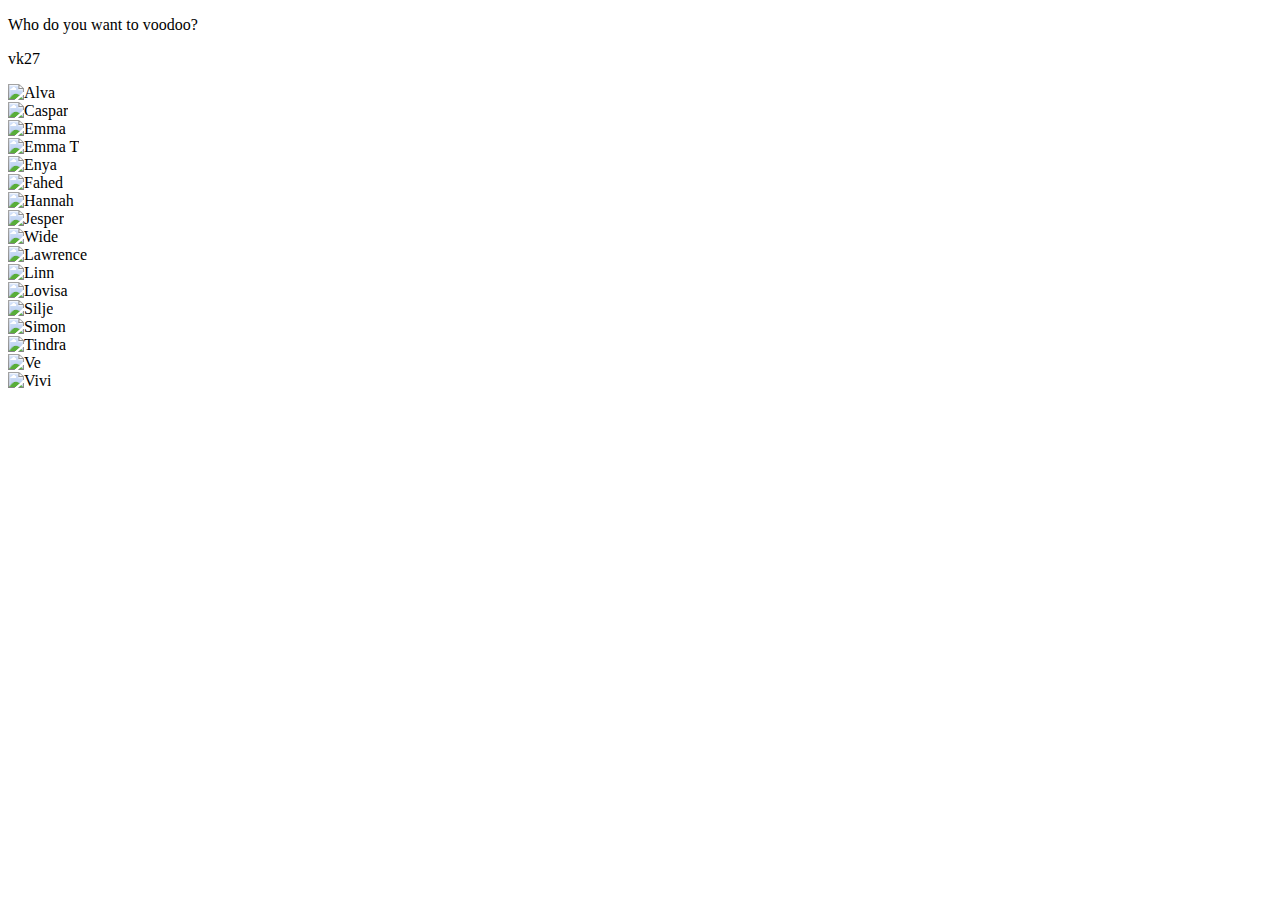
==== index.html @ a5a50a3f "Create index.html" ====
<!DOCTYPE html>
<html lang="en">
<head>
    <link rel="stylesheet" type="text/css" href="style.css">
    <meta charset="UTF-8">
    <meta name="viewport" content="width=device-width, initial-scale=1.0">
    <title>VK Voodoo</title>
</head>
<body>

    <div class="header">
        <div class="header-item"><p>Who do you want to voodoo?</p></div>
        <div class="header-item border-left Namn"><p>vk27</p></div>
    </div>

    <div class="container">
    <div class="container">
    <div class="grid-container">
                <div class="box" data-name="Alva Kinneholm" data-image="images/alva.png" data-email="alva@example.com"><img src="images/alvacrop.png" alt="Alva"></div>
                <div class="box" data-name="Caspar Broms" data-image="images/caspar.png" data-email="caspar@example.com"><img src="images/sadvk.png" alt="Caspar"></div>
                <div class="box" data-name="Emma Ljungqvist" data-image="images/emma.png" data-email="emma@example.com"><img src="images/emmacrop.png" alt="Emma"></div>
                <div class="box" data-name="Emma Tungelstedt" data-image="images/emmat.png" data-email="emma_t@example.com"><img src="images/emmatcrop.png" alt="Emma T"></div>
                <div class="box" data-name="Enya Borg" data-image="images/enya.png" data-email="enya@example.com"><img src="images/enyacrop.png" alt="Enya"></div>
                <div class="box" data-name="Fahed Dehchar" data-image="images/fahed.png" data-email="fahed@example.com"><img src="images/sadvk.png" alt="Fahed"></div>
                <div class="box" data-name="Hannah Mårtensson" data-image="images/hannah.png" data-email="hannah@example.com"><img src="images/hannahcrop.png" alt="Hannah"></div>
                <div class="box" data-name="Jesper Smeding" data-image="images/jesper.png" data-email="jesper@example.com"><img src="images/jespercrop.png" alt="Jesper"></div>
                <div class="box wide" data-name="Wide Box" data-image="" data-email="wide@example.com"><img src="images/vkvoodoo.png" alt="Wide"></div>
                <div class="box" data-name="Lawrence Ponsonby" data-image="images/lawrence.png" data-email="lawrence@example.com"><img src="images/sadvk.png" alt="Lawrence"></div>
                <div class="box" data-name="Linn Willebrand" data-image="images/linn.png" data-email="linn@example.com"><img src="images/linncrop.png" alt="Linn"></div>
                <div class="box" data-name="Lovisa Åkerblom" data-image="images/lovisa.png" data-email="lovisa@example.com"><img src="images/lovisacrop.png" alt="Lovisa"></div>
                <div class="box" data-name="Silje Nordmark" data-image="images/silje.png" data-email="silje@example.com"><img src="images/sadvk.png" alt="Silje"></div>
                <div class="box" data-name="Simon Grey" data-image="images/simon.png" data-email="simon@example.com"><img src="images/sadvk.png" alt="Simon"></div>
                <div class="box" data-name="Tindra Berglund" data-image="images/tindra.png" data-email="tindra@example.com"><img src="images/tindracrop.png" alt="Tindra"></div>
                <div class="box" data-name="Ve Örnehed" data-image="images/ve.png" data-email="ve@example.com"><img src="images/vecrop.png" alt="Ve"></div>
                <div class="box" data-name="Vivi Tang" data-image="images/vivi.png" data-email="vivi@example.com"><img src="images/vivicrop.png" alt="Vivi"></div>
            </div>
        </div>
    </div>
        
 
    

    <script src="script.js"></script>
</body>
</html>
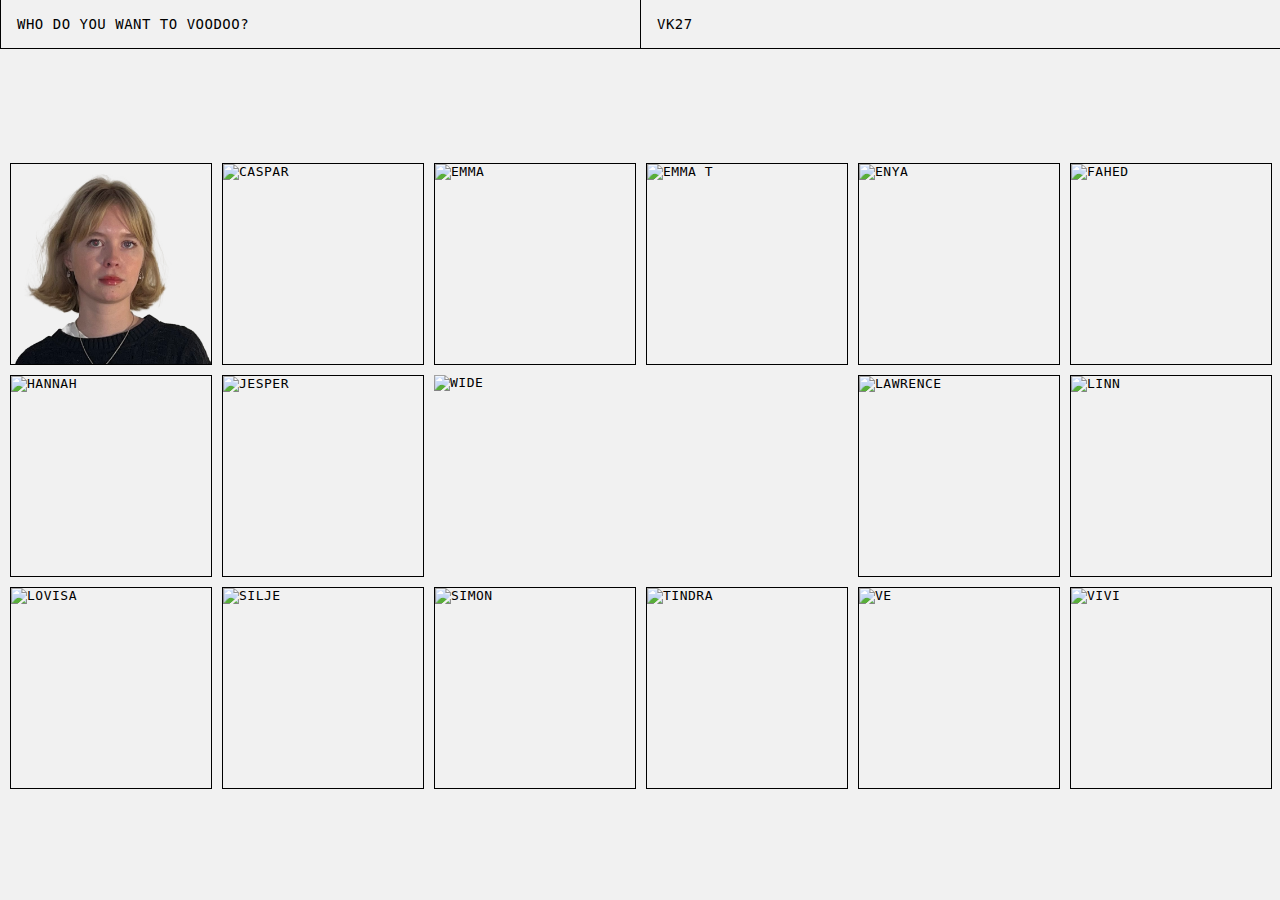
==== commit c7a096fa: "Update index.html" ====
--- a/index.html
+++ b/index.html
@@ -16,8 +16,8 @@
     <div class="container">
     <div class="container">
     <div class="grid-container">
-                <div class="box" data-name="Alva Kinneholm" data-image="images/alva.png" data-email="alva@example.com"><img src="images/alvacrop.png" alt="Alva"></div>
-                <div class="box" data-name="Caspar Broms" data-image="images/caspar.png" data-email="caspar@example.com"><img src="images/sadvk.png" alt="Caspar"></div>
+                <div class="box" data-name="Alva Kinneholm" data-image="images/alva.png" data-email="alva@example.com"><img src="alvacrop.png" alt="Alva"></div>
+                <div class="box" data-name="Caspar Broms" data-image="caspar.png" data-email="caspar@example.com"><img src="images/sadvk.png" alt="Caspar"></div>
                 <div class="box" data-name="Emma Ljungqvist" data-image="images/emma.png" data-email="emma@example.com"><img src="images/emmacrop.png" alt="Emma"></div>
                 <div class="box" data-name="Emma Tungelstedt" data-image="images/emmat.png" data-email="emma_t@example.com"><img src="images/emmatcrop.png" alt="Emma T"></div>
                 <div class="box" data-name="Enya Borg" data-image="images/enya.png" data-email="enya@example.com"><img src="images/enyacrop.png" alt="Enya"></div>
--- a/style.css
+++ b/style.css
@@ -0,0 +1,136 @@
+* {
+    margin: 0;
+    padding: 0;
+}
+
+body {
+    background-color:#f1f1f1;
+    display: flex;
+    flex-direction: column;
+    height: 100vh;
+    font-family: monospace;
+    text-transform: uppercase;
+    letter-spacing: 0.5px;
+    overflow: hidden;
+}
+
+.header {
+    height: fit-content;
+    display: flex;
+    width: 100%;
+    border-bottom: 1px solid black;
+    }
+    
+    
+    .header-item {
+    flex: 1 0 0;
+    font-size: 14px;
+    padding: 16px 16px;
+    }
+    
+    .header-item, .border-left {
+    border-left: 1px solid black;
+    }
+
+.container {
+height: 100%;
+display: flex;
+justify-content: center;
+align-items: center;
+}
+
+.grid-container {
+    display: grid;
+    grid-template-columns: repeat(6, 200px);
+    grid-template-rows: repeat(3, 200px);
+    gap: 12px;
+}
+
+.box {
+    width: 200px;
+    height: 200px;
+    border: 1px solid black;
+    background-color: transparent;
+    display: flex;
+    justify-content: center;
+    align-items: center;
+    overflow: hidden;
+    transition: all 0.3s ease; 
+    position: relative;
+}
+
+
+.box img {
+    width: 100%;
+    height: 100%;
+    object-fit: cover;
+}
+
+/* The box inside the wide class should span 2 grid columns and maintain its size */
+.box.wide {
+    grid-column: span 2;
+    display: flex;              /* Use flexbox to center content */
+    justify-content: center;    /* Horizontally center the image */
+    align-items: center;        /* Vertically center the image */
+    height: 100%;               /* Ensure it takes the full available height */
+    width: 100%;                /* Ensure it takes the full available width */
+    position: relative;         /* Ensure the image can be properly centered */
+    border: none;
+    pointer-events: none;
+    transform: none !important;
+    transition: none !important;
+}
+
+/* Image inside the wide box should scale correctly */
+.box.wide img {
+    max-width: 100%;            /* Allow the image to scale to the box's width */
+    max-height: 100%;           /* Allow the image to scale to the box's height */
+    object-fit: contain;        /* Ensure the image fits inside without cropping */
+    display: block;             /* Remove any space below the image */
+    margin: 0 auto;             /* Center the image horizontally */
+}
+
+
+
+
+/* Add hover effect for boxes */
+.grid-container .box {
+    transition: transform 0.3s ease; /* Smooth transition */
+}
+
+.grid-container .box:hover {
+    transform: scale(1.05); /* Slightly enlarge the box */
+}
+
+
+
+
+.top-line {
+    width: 100%;
+    height: 1px;
+    background-color: black;
+    position: fixed;
+    top: 55px;
+    left: 0px;
+}
+
+.middle-line {
+    width: 1px;
+    height: 55px;
+    background-color: black;
+    position: absolute;
+    left: 50%;
+    top: 0;
+}
+
+.rubrik {
+    font-size: 14px;
+    padding: 16px 16px;
+    position: fixed;
+    top: 16px;
+    left: 16px;
+}
+
+
+
+
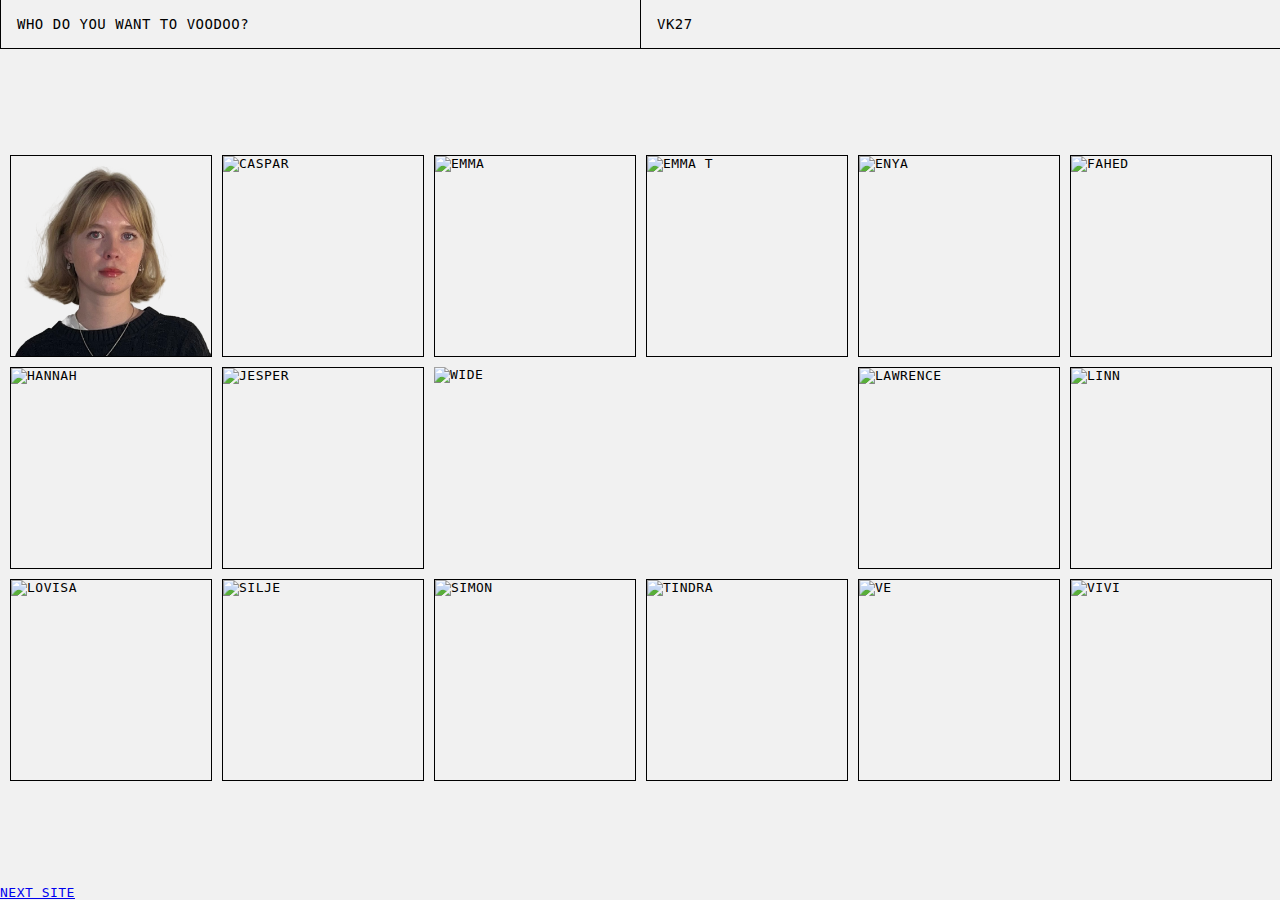
==== commit 71493e8f: "Update index.html" ====
--- a/index.html
+++ b/index.html
@@ -15,31 +15,33 @@
 
     <div class="container">
     <div class="container">
+
     <div class="grid-container">
-                <div class="box" data-name="Alva Kinneholm" data-image="images/alva.png" data-email="alva@example.com"><img src="alvacrop.png" alt="Alva"></div>
-                <div class="box" data-name="Caspar Broms" data-image="caspar.png" data-email="caspar@example.com"><img src="images/sadvk.png" alt="Caspar"></div>
-                <div class="box" data-name="Emma Ljungqvist" data-image="images/emma.png" data-email="emma@example.com"><img src="images/emmacrop.png" alt="Emma"></div>
-                <div class="box" data-name="Emma Tungelstedt" data-image="images/emmat.png" data-email="emma_t@example.com"><img src="images/emmatcrop.png" alt="Emma T"></div>
-                <div class="box" data-name="Enya Borg" data-image="images/enya.png" data-email="enya@example.com"><img src="images/enyacrop.png" alt="Enya"></div>
-                <div class="box" data-name="Fahed Dehchar" data-image="images/fahed.png" data-email="fahed@example.com"><img src="images/sadvk.png" alt="Fahed"></div>
-                <div class="box" data-name="Hannah Mårtensson" data-image="images/hannah.png" data-email="hannah@example.com"><img src="images/hannahcrop.png" alt="Hannah"></div>
-                <div class="box" data-name="Jesper Smeding" data-image="images/jesper.png" data-email="jesper@example.com"><img src="images/jespercrop.png" alt="Jesper"></div>
-                <div class="box wide" data-name="Wide Box" data-image="" data-email="wide@example.com"><img src="images/vkvoodoo.png" alt="Wide"></div>
-                <div class="box" data-name="Lawrence Ponsonby" data-image="images/lawrence.png" data-email="lawrence@example.com"><img src="images/sadvk.png" alt="Lawrence"></div>
-                <div class="box" data-name="Linn Willebrand" data-image="images/linn.png" data-email="linn@example.com"><img src="images/linncrop.png" alt="Linn"></div>
-                <div class="box" data-name="Lovisa Åkerblom" data-image="images/lovisa.png" data-email="lovisa@example.com"><img src="images/lovisacrop.png" alt="Lovisa"></div>
-                <div class="box" data-name="Silje Nordmark" data-image="images/silje.png" data-email="silje@example.com"><img src="images/sadvk.png" alt="Silje"></div>
-                <div class="box" data-name="Simon Grey" data-image="images/simon.png" data-email="simon@example.com"><img src="images/sadvk.png" alt="Simon"></div>
-                <div class="box" data-name="Tindra Berglund" data-image="images/tindra.png" data-email="tindra@example.com"><img src="images/tindracrop.png" alt="Tindra"></div>
-                <div class="box" data-name="Ve Örnehed" data-image="images/ve.png" data-email="ve@example.com"><img src="images/vecrop.png" alt="Ve"></div>
-                <div class="box" data-name="Vivi Tang" data-image="images/vivi.png" data-email="vivi@example.com"><img src="images/vivicrop.png" alt="Vivi"></div>
+                <div class="box" data-name="Alva Kinneholm" data-image="alva.png" data-email="alva@example.com"><img src="alvacrop.png" alt="Alva"></div>
+                <div class="box" data-name="Caspar Broms" data-image="caspar.png" data-email="caspar@example.com"><img src="sadvk.png" alt="Caspar"></div>
+                <div class="box" data-name="Emma Ljungqvist" data-image="emma.png" data-email="emma@example.com"><img src="emmacrop.png" alt="Emma"></div>
+                <div class="box" data-name="Emma Tungelstedt" data-image="emmat.png" data-email="emma_t@example.com"><img src="emmatcrop.png" alt="Emma T"></div>
+                <div class="box" data-name="Enya Borg" data-image="enya.png" data-email="enya@example.com"><img src="enyacrop.png" alt="Enya"></div>
+                <div class="box" data-name="Fahed Dehchar" data-image="fahed.png" data-email="fahed@example.com"><img src="sadvk.png" alt="Fahed"></div>
+                <div class="box" data-name="Hannah Mårtensson" data-image="hannah.png" data-email="hannah@example.com"><img src="hannahcrop.png" alt="Hannah"></div>
+                <div class="box" data-name="Jesper Smeding" data-image="jesper.png" data-email="jesper@example.com"><img src="jespercrop.png" alt="Jesper"></div>
+                <div class="box wide" data-name="Wide Box" data-image="" data-email="wide@example.com"><img src="vkvoodoo.png" alt="Wide"></div>
+                <div class="box" data-name="Lawrence Ponsonby" data-image="lawrence.png" data-email="lawrence@example.com"><img src="sadvk.png" alt="Lawrence"></div>
+                <div class="box" data-name="Linn Willebrand" data-image="linn.png" data-email="linn@example.com"><img src="linncrop.png" alt="Linn"></div>
+                <div class="box" data-name="Lovisa Åkerblom" data-image="lovisa.png" data-email="lovisa@example.com"><img src="lovisacrop.png" alt="Lovisa"></div>
+                <div class="box" data-name="Silje Nordmark" data-image="silje.png" data-email="silje@example.com"><img src="sadvk.png" alt="Silje"></div>
+                <div class="box" data-name="Simon Grey" data-image="simon.png" data-email="simon@example.com"><img src="sadvk.png" alt="Simon"></div>
+                <div class="box" data-name="Tindra Berglund" data-image="tindra.png" data-email="tindra@example.com"><img src="tindracrop.png" alt="Tindra"></div>
+                <div class="box" data-name="Ve Örnehed" data-image="ve.png" data-email="ve@example.com"><img src="vecrop.png" alt="Ve"></div>
+                <div class="box" data-name="Vivi Tang" data-image="vivi.png" data-email="vivi@example.com"><img src="vivicrop.png" alt="Vivi"></div>
             </div>
+    
         </div>
     </div>
-        
- 
-    
+    <a class="banan" href="https://handdistortion.cam">next site</a>
 
-    <script src="script.js"></script>
+
+
+<script src="script.js"></script>
 </body>
 </html>
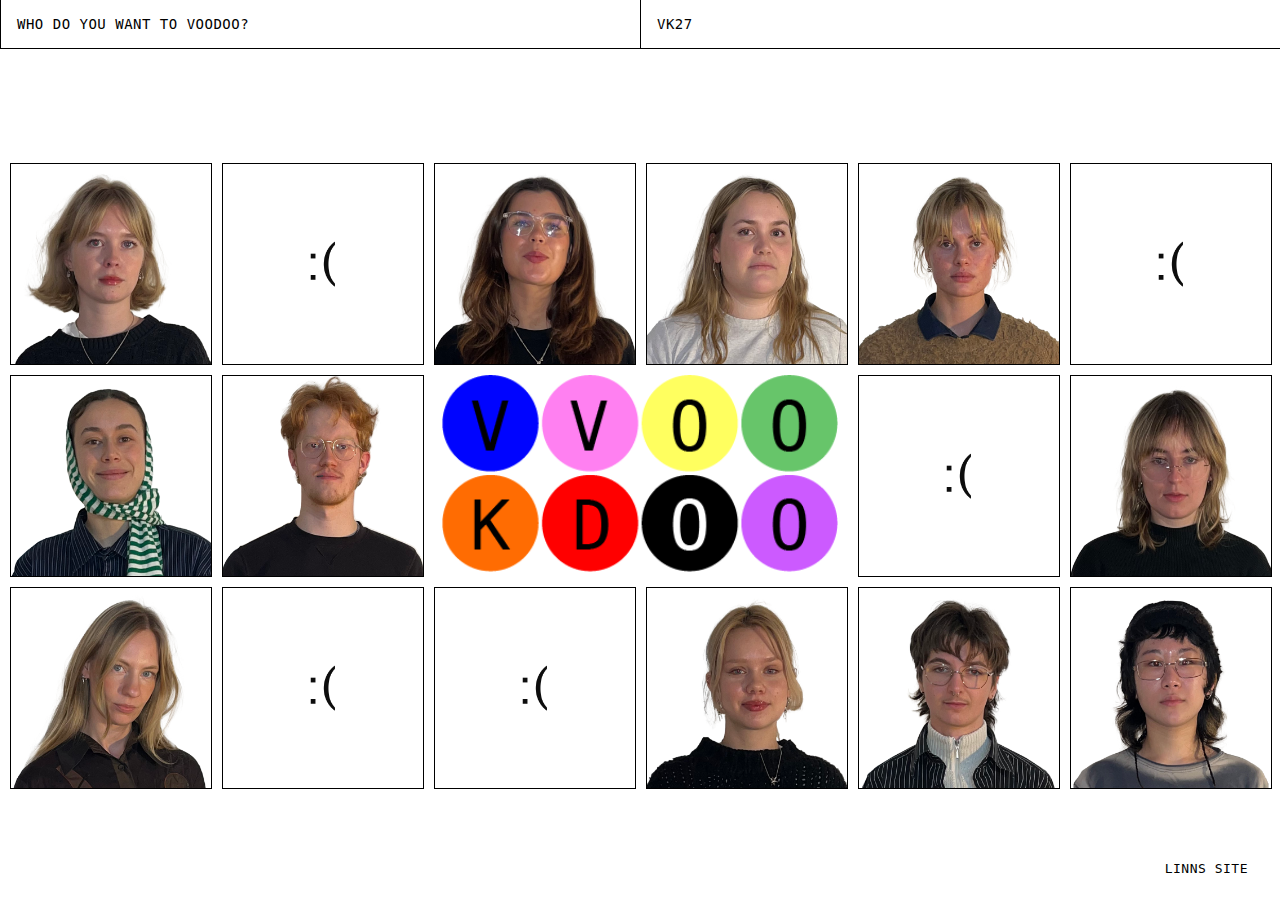
==== commit bce270ac: "Update index.html" ====
--- a/index.html
+++ b/index.html
@@ -38,7 +38,7 @@
     
         </div>
     </div>
-    <a class="banan" href="https://handdistortion.cam">next site</a>
+    <a class="banan" href="https://handdistortion.cam">Linns site</a>
 
 
 
--- a/style.css
+++ b/style.css
@@ -4,7 +4,7 @@
 }
 
 body {
-    background-color:#f1f1f1;
+    background-color:#ffffff;
     display: flex;
     flex-direction: column;
     height: 100vh;
@@ -12,6 +12,7 @@
     text-transform: uppercase;
     letter-spacing: 0.5px;
     overflow: hidden;
+    position: relative;
 }
 
 .header {
@@ -37,6 +38,7 @@
 display: flex;
 justify-content: center;
 align-items: center;
+position: relative;
 }
 
 .grid-container {
@@ -131,6 +133,18 @@
     left: 16px;
 }
 
+.banan {
+color:black;
+text-decoration: none;
+position: absolute;
+bottom: 24px;
+right: 32px;
+}
 
 
 
+
+
+
+
+
